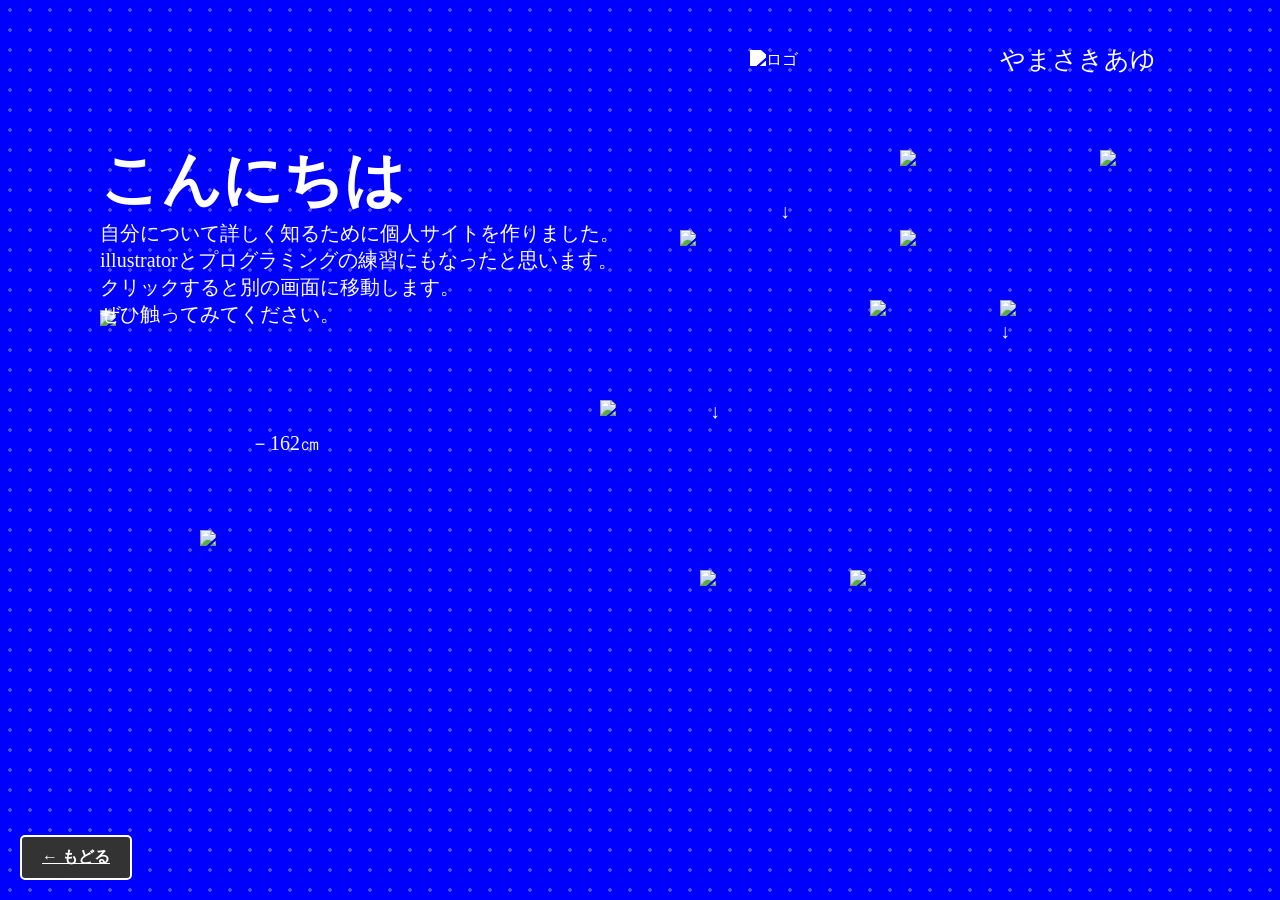
==== home.html @ 8000d3be "Add files via upload" ====
<!DOCTYPE html>
<html lang="ja">

<head>
  <meta charset="UTF-8">
  <title>My Site</title>
  <link rel="stylesheet" href="style.css">
</head>

<body class="home-page">
<a href="welcome.html" class="back-button">← もどる</a>
  <img class="logo" src="images/plain text.svg" alt="ロゴ">

  <img src="images/1.png" class="photo1">

  <img src="images/2.png" class="photo2">
  
  <img src="images/3.svg" class="photo3">

  <img src="images/4.png" class="photo4">

  <img src="images/5.png" class="photo5">

  <img src="images/6.png" class="photo6">
  
  <img src="images/7.svg" class="photo7">

  <img src="images/8.svg" class="photo8">

  <img src="images/9.svg" class="photo9">

  <img src="images/10.svg" class="photo10">

  <img src="images/11.svg" class="photo11">

  <img src="images/12.svg" class="photo12">
 
  <h1 class="title">こんにちは</h1>

  <p class="text">
    自分について詳しく知るために個人サイトを作りました。<br>
    illustratorとプログラミングの練習にもなったと思います。<br>
    クリックすると別の画面に移動します。<br>
    ぜひ触ってみてください。
  </p>

<p class="text1">－162㎝</p>

<p class="text2">↓</p>

<p class="text3">↓</p>

<p class="text4">↓</p>

<p class="text5">↓</p>

<p class="text6">やまさきあゆ</p]>

<div class="photo3" onclick="location.href='page2.html'">
    
  
<img src="images/3.svg" style="width: 100%; height: auto;">

</div>

<div class="photo8" onclick="location.href='page3.html'">

  <img src="images/8.svg" style="width: 100%; height: auto;">

</div>

<div class="photo7" onclick="location.href='page4.html'">

  <img src="images/7.svg" style="width: 100%; height: auto;">

</div>
<div class="photo9" onclick="location.href='page5.html'">

  <img src="images/9.svg" style="width: 100%; height: auto;">

</div>


<script src="script.js"></script>
</body>
</html>
---- style.css ----
body{
    margin:0;
    background:blue;
    display:flex;
    justify-content:center;
    align-items:center;
    height:100vh;
}

.logo{
    width: 500px;
    filter: brightness(0) invert(1);
    
    position: fixed;
    top: 50px;
    right: 30px;
}

.photo1{
  width: 300px;
  position: fixed;
  top: 310px;
  left: 100px;
}

.photo2{
  width: 2000px;
  position: fixed;
  top: -520px;
  left: -500px;
}

.photo3{
    width: 230px;
    position: fixed;
    top: 300px;
    left: 870px;
}

.photo4{
  width: 500px;
  position: fixed;
  top: 230px;
  left: 900px;
}

.photo5{
  width: 100px;
  position: fixed;
  top: 570px;
  left: 700px;
}

.photo6{
  width: 350px;
  position: fixed;
  top: 530px;
  left: 200px;
}

.photo7{
  width: 400px;
  position: fixed;
  top: 400px;
  left: 600px;
}

.photo8{
  width: 150px;
  position: fixed;
  top: 230px;
  left: 680px;
}

.photo9{
  width: 600px;
  position: fixed;
  top: 570px;
  left: 850px;
}

.photo10{
  width: 500px;
  position: fixed;
  top: 300px;
  left: 1000px;
}

.photo11{
  width: 500px;
  position: fixed;
  top: 150px;
  left: 900px;
}

.photo12{
  width: 500px;
  position: fixed;
  top: 150px;
  left: 1100px;
}

.title{
    color: white;
    font-size: 60px;
    position: fixed;
    top: 100px;
    left: 100px;
}

.text{
  color: white;
  font-size: 20px;

  position: fixed;
  top: 200px;
  left: 100px;
}

.text1{
color: white;
font-size: 20px;
position: fixed;
top: 410px;
left:250px;
}

.text2{
color: white;
font-size: 20px;
position: fixed;
top: 380px;
left:710px;
}
.text3{
color: white;
font-size: 20px;
position: fixed;
top: 300px;
left:1000px;
}

.text4{
color: white;
font-size: 20px;
position: fixed;
top: 180px;
left:780px;
}

.text5{
color: white;
font-size: 20px;
position: fixed;
top: 560px;
left:1350px;
}

.text6{
color: white;
font-size: 25px;
position: fixed;
top: 18px;
left:1000px;
}

.page2 {
    background: black;
}

.photo13{
  width: 1000px;
  position: fixed;
  top: 50px;
  left: 280px;
}

.photo14{
  width: 500px;
  position: fixed;
  top: 40px;
  left: -40px;
}
.photo15{
  width: 90px;
  position: fixed;
  top: 300px;
  left: 700px;
}
.photo16{
  width: 200px;
  position: fixed;
  top: 500px;
  left: 1100px;
}
.photo17{
  width: 300px;
  position: fixed;
  top: 70px;
  left: 1170px;
}
.page2-text {
    color: white;
    font-size: 20px;
    position: fixed;
    top: 300px;
    left: 50px;
}

.page2-text2 {
    color: white;
    font-size: 40px;
    position: fixed;
    top: 30px;
    left: 1180px;
}
.photo18{
  width: 1400px;
  position: fixed;
  top: -80px;
  left: 150px;
}
.photo19{
  width: 500px;
  position: fixed;
  top: 430px;
  left:-50px;
}
.page3-text {
    color: rgb(32, 32, 38);
    font-size: 30px;
    position: fixed;
    top: 550px;
    left: 340px;
}

.photo22{
  width: 1400px;
  position: fixed;
  top: -20px;
  left:100px;
}
.photo23{
  width: 400px;
  position: fixed;
  top: 400px;
  left:40px;
}

.page4-text {
    color: white;
    font-size: 20px;
    position: fixed;
    top: 580px;
    left: 300px;}

.photo20{
  width: 1580px;
  position: fixed;
  top: -40px;
  left:0px;
}    
.photo21{
  width: 1100px;
  position: fixed;
  top: 0px;
  left:400px;
}

.page5-text {
    color: white;
    font-size: 20px;
    position: fixed;
    top: 580px;
    left: 300px;}

.photo24{
  width: 700px;
  position: fixed;
  top:50px;
  left:580px;
}    

.photo25{
  width: 400px;
  position: fixed;
  top:300px;
  left:800px;
}    

.ticker {

  width: 100%;

  overflow: hidden;

  white-space: nowrap;

}

.ticker-text {

  display: inline-block;

  padding-left: 100%;

  animation: ticker 10s linear infinite;

  color: white;

  font-size: 30px;

}

@keyframes ticker{

  from {

    transform: translateX(0);

  }

  to {

    transform: translateX(-100%);

}
}
.ticker {

  width: 100%;
 overflow: hidden;

  white-space: nowrap;
position: relative;
  top: -310px
}

.ticker-text {

  display: inline-block;

  padding-left: 100%;

  animation: ticker 10s linear infinite;

  color: white;

  font-size: 50px;

  font-family:"Yu Gothic", sans-serif;
  position: relative;
  top: 0px;
z-index: 9999;}



@keyframes ticker {

  from {

    transform: translateX(0);

  }

  to {

    transform: translateX(-100%);

  }

}

@keyframes rainbow-flash {
  0% {
    filter: drop-shadow(0 0 15px red);
  }
  20% {
    filter: drop-shadow(0 0 15px yellow);
  }
  40% {
    filter: drop-shadow(0 0 15px green);
  }
  60% {
    filter: drop-shadow(0 0 15px cyan);
  }
  80% {
    filter: drop-shadow(0 0 15px blue);
  }
  100% {
    filter: drop-shadow(0 0 15px magenta);
  }
}

.rainbow-image {
  animation: rainbow-flash 2s linear infinite;
}

.back-button {
  position: fixed;
  bottom: 20px;
  left: 20px;
  z-index: 10000;
  padding: 10px 20px;
  background-color: #333;
  color: white;
  font-size: 16px;
  font-weight: bold;
  border: 2px solid white;
  border-radius: 5px;
  cursor: pointer;
}

.back-button:hover {
  background-color: white;
  color: black;
}

.home-page {
  background-image: radial-gradient(rgba(255, 255, 255, 0.3) 2px, transparent 2px);
  background-size: 20px 20px;
}

.welcome-body {
  background-color: #ffffff;
}

.star-link {
  display: inline-block;
  font-size: 150px;
  color: #000000;
  text-decoration: none;
  cursor: pointer;
  transition: transform 0.2s;
}

.star-link:hover {
  transform: scale(1.1);
}
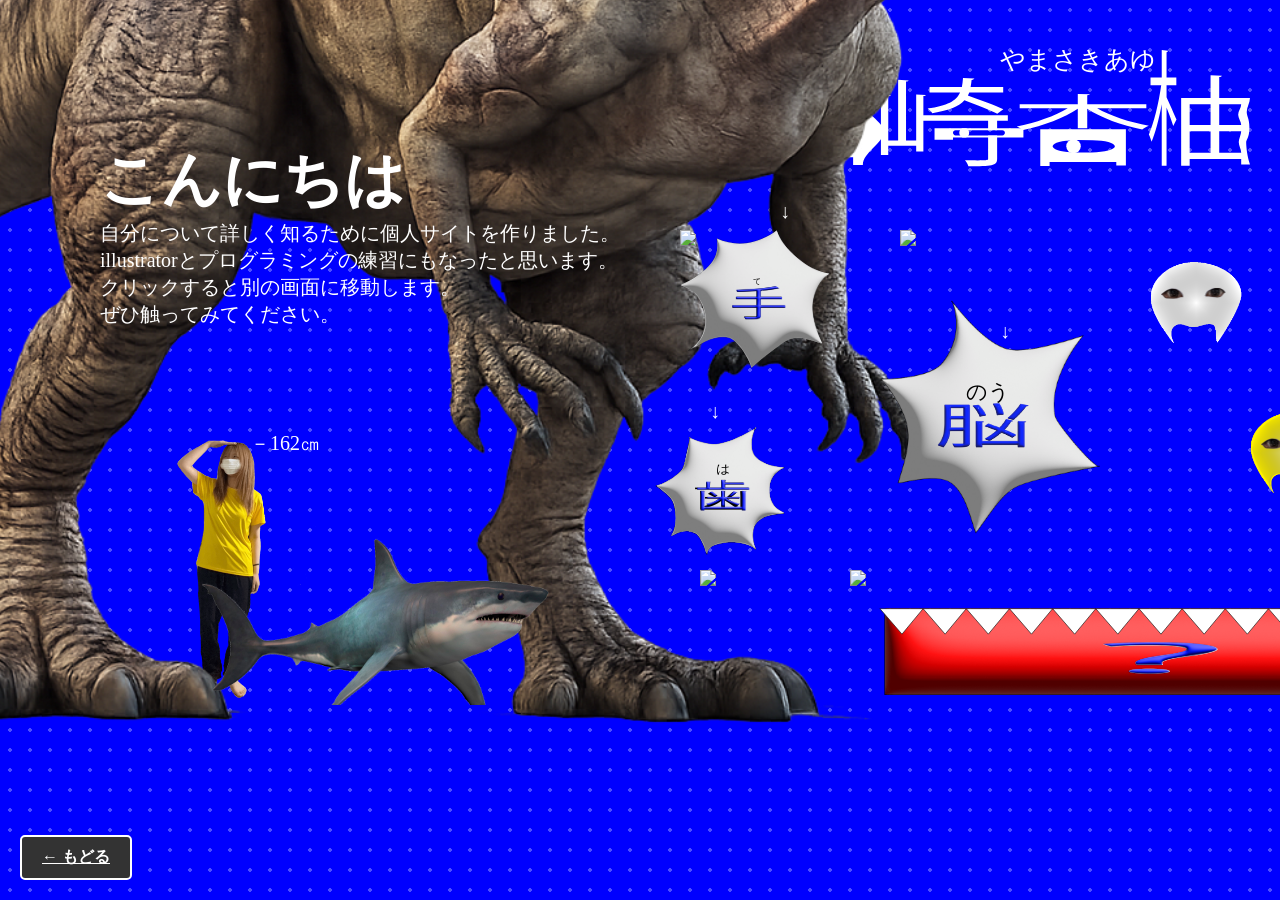
==== commit 5f6ea127: "Add files via upload" ====
--- a/home.html
+++ b/home.html
@@ -8,33 +8,21 @@
 </head>
 
 <body class="home-page">
-<a href="welcome.html" class="back-button">← もどる</a>
+<a href="index.html" class="back-button">← もどる</a>
   <img class="logo" src="images/plain text.svg" alt="ロゴ">
 
-  <img src="images/1.png" class="photo1">
-
-  <img src="images/2.png" class="photo2">
-  
-  <img src="images/3.svg" class="photo3">
-
-  <img src="images/4.png" class="photo4">
-
-  <img src="images/5.png" class="photo5">
-
-  <img src="images/6.png" class="photo6">
-  
-  <img src="images/7.svg" class="photo7">
-
-  <img src="images/8.svg" class="photo8">
-
-  <img src="images/9.svg" class="photo9">
-
-  <img src="images/10.svg" class="photo10">
-
-  <img src="images/11.svg" class="photo11">
-
-  <img src="images/12.svg" class="photo12">
- 
+  <img src="1.png" class="photo1">
+<img src="2.png" class="photo2">
+<img src="3.svg" class="photo3">
+<img src="4.png" class="photo4">
+<img src="5.png" class="photo5">
+<img src="6.png" class="photo6">
+<img src="7.svg" class="photo7">
+<img src="8.svg" class="photo8">
+<img src="9.svg" class="photo9">
+<img src="10.svg" class="photo10">
+<img src="11.svg" class="photo11">
+<img src="12.svg" class="photo12">
   <h1 class="title">こんにちは</h1>
 
   <p class="text">
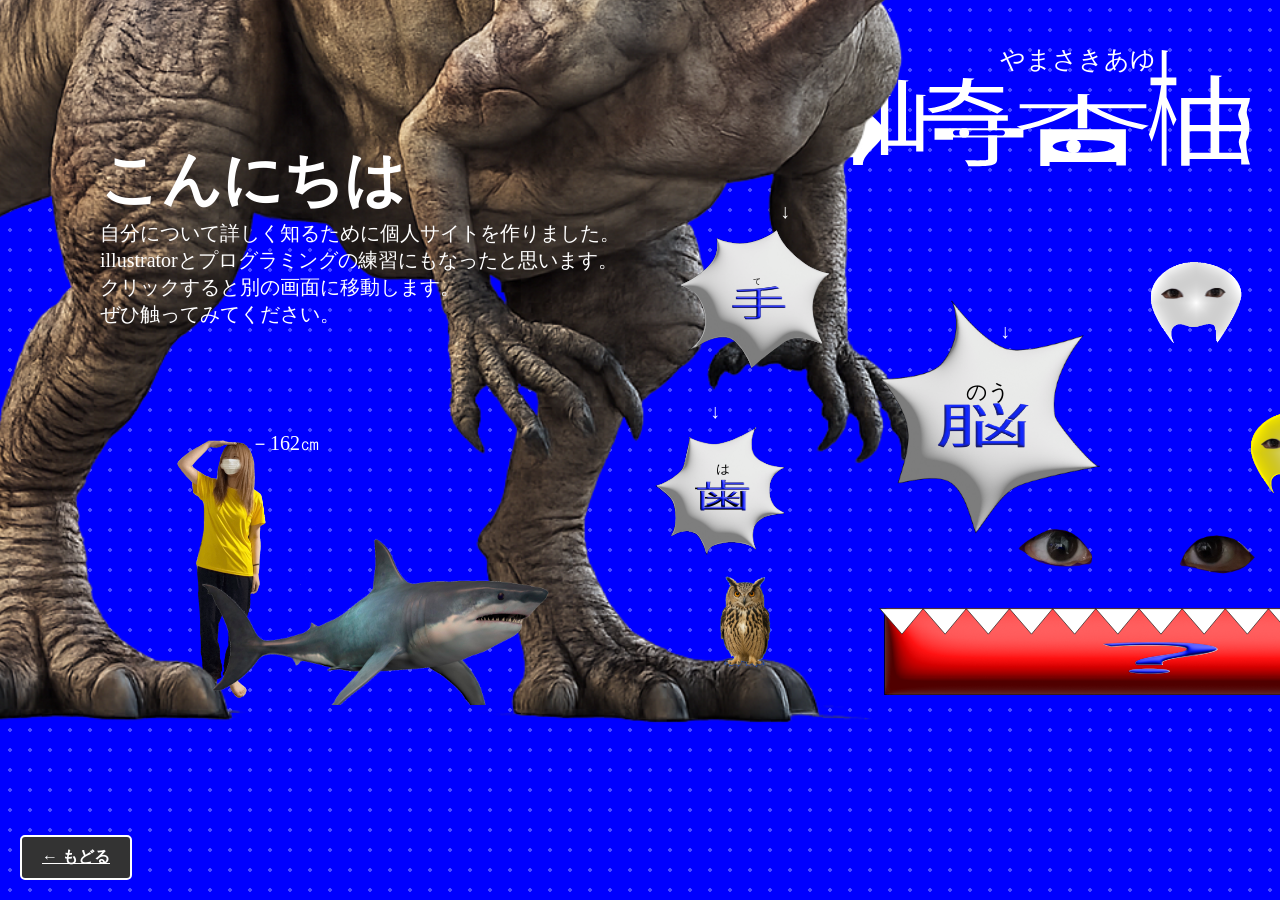
==== commit f53a115e: "Add files via upload" ====
--- a/home.html
+++ b/home.html
@@ -11,18 +11,18 @@
 <a href="index.html" class="back-button">← もどる</a>
   <img class="logo" src="images/plain text.svg" alt="ロゴ">
 
-  <img src="1.png" class="photo1">
-<img src="2.png" class="photo2">
-<img src="3.svg" class="photo3">
-<img src="4.png" class="photo4">
-<img src="5.png" class="photo5">
-<img src="6.png" class="photo6">
-<img src="7.svg" class="photo7">
-<img src="8.svg" class="photo8">
-<img src="9.svg" class="photo9">
-<img src="10.svg" class="photo10">
-<img src="11.svg" class="photo11">
-<img src="12.svg" class="photo12">
+  <img src="images/1.png" class="photo1">
+<img src="images/2.png" class="photo2">
+<img src="images/3.svg" class="photo3">
+<img src="images/4.png" class="photo4">
+<img src="images/5.png" class="photo5">
+<img src="images/6.png" class="photo6">
+<img src="images/7.svg" class="photo7">
+<img src="images/8.svg" class="photo8">
+<img src="images/9.svg" class="photo9">
+<img src="images/10.svg" class="photo10">
+<img src="images/11.svg" class="photo11">
+<img src="images/12.svg" class="photo12">
   <h1 class="title">こんにちは</h1>
 
   <p class="text">
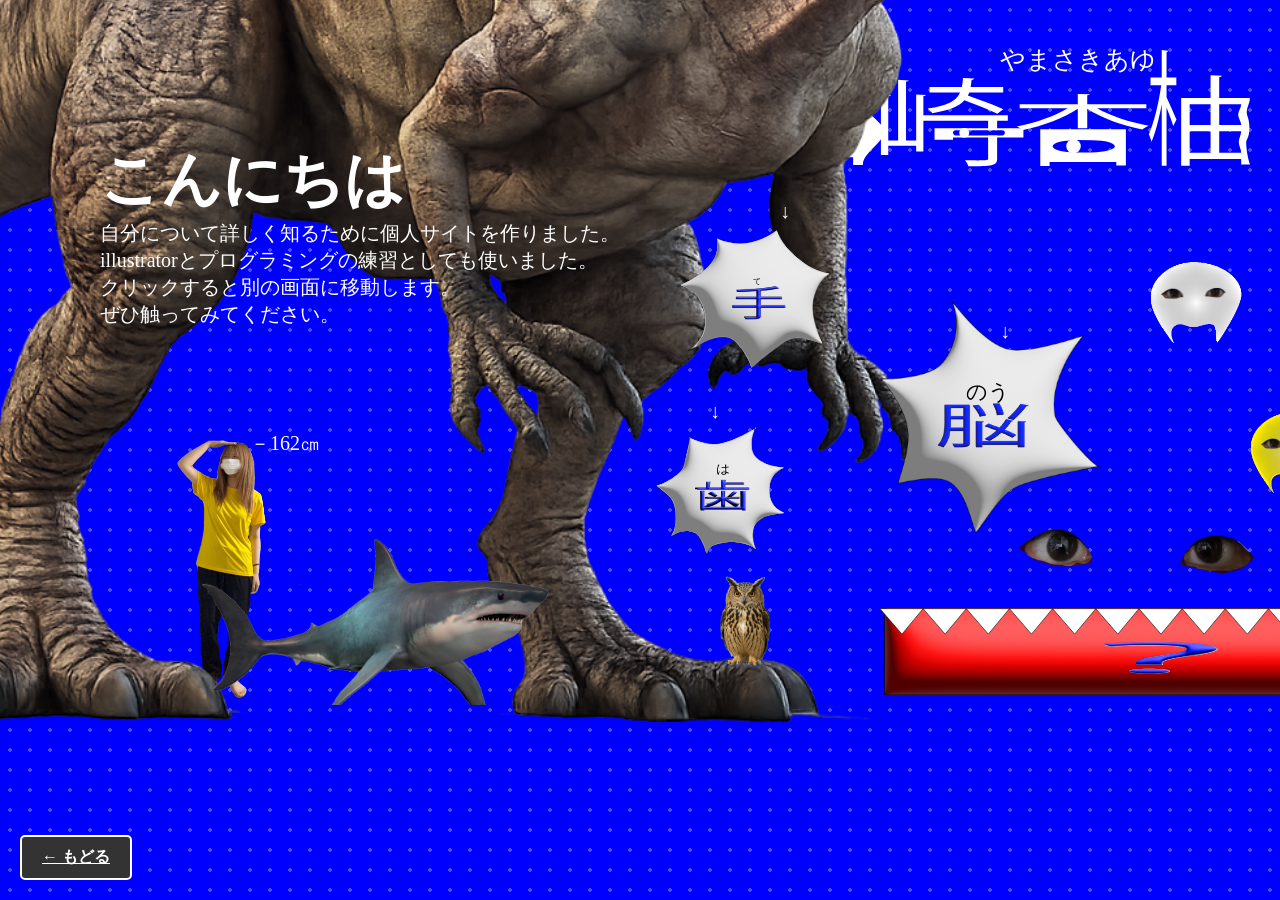
==== commit a9091f89: "Add files via upload" ====
--- a/home.html
+++ b/home.html
@@ -27,7 +27,7 @@
 
   <p class="text">
     自分について詳しく知るために個人サイトを作りました。<br>
-    illustratorとプログラミングの練習にもなったと思います。<br>
+    illustratorとプログラミングの練習としても使いました。<br>
     クリックすると別の画面に移動します。<br>
     ぜひ触ってみてください。
   </p>
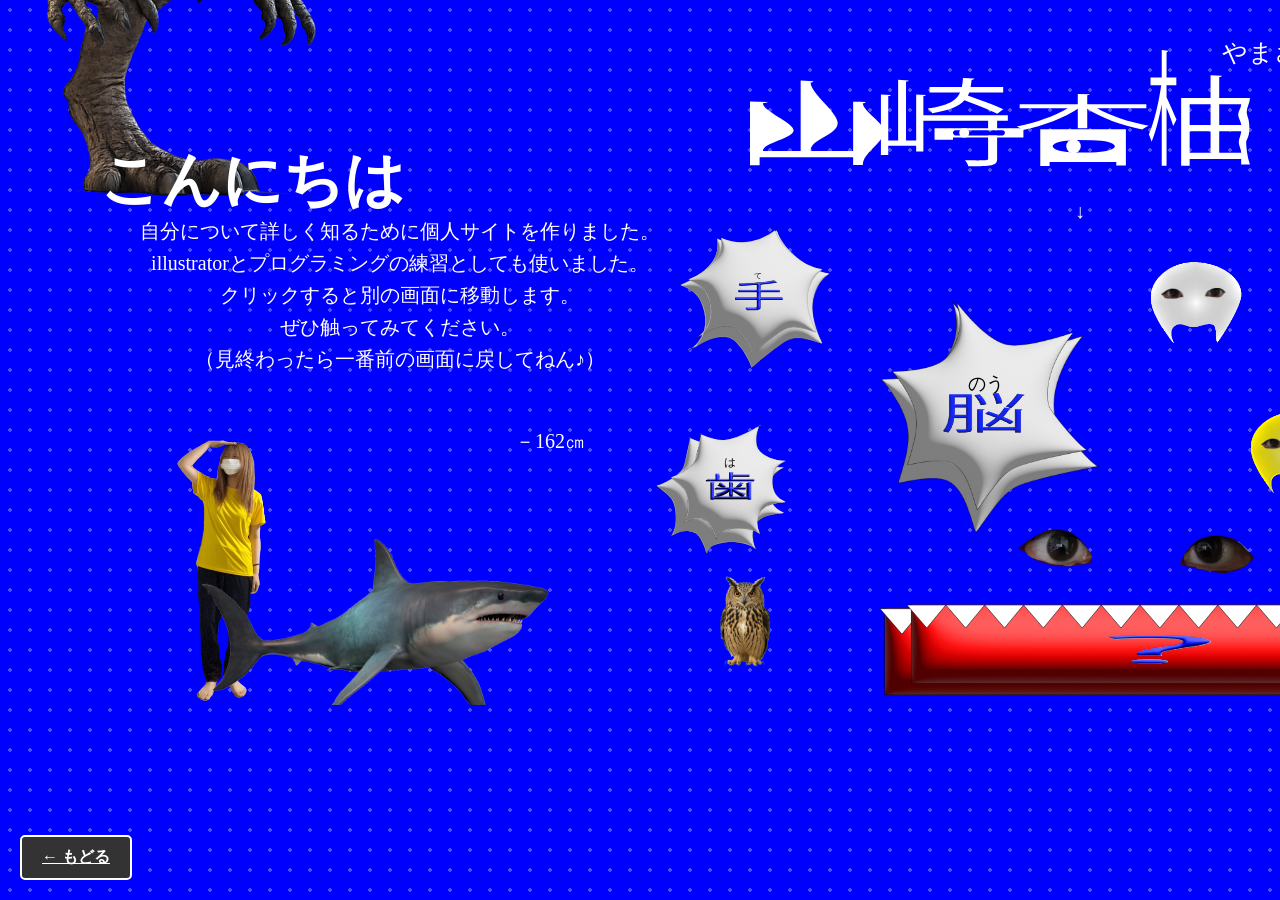
==== commit 27ec9d5c: "Add files via upload" ====
--- a/home.html
+++ b/home.html
@@ -2,6 +2,7 @@
 <html lang="ja">
 
 <head>
+  <meta name="viewport" content="width=device-width, initial-scale=1.0">
   <meta charset="UTF-8">
   <title>My Site</title>
   <link rel="stylesheet" href="style.css">
@@ -29,7 +30,8 @@
     自分について詳しく知るために個人サイトを作りました。<br>
     illustratorとプログラミングの練習としても使いました。<br>
     クリックすると別の画面に移動します。<br>
-    ぜひ触ってみてください。
+    ぜひ触ってみてください。<br>
+    （見終わったら一番前の画面に戻してねん♪）
   </p>
 
 <p class="text1">－162㎝</p>
--- a/style.css
+++ b/style.css
@@ -287,6 +287,13 @@
   top:300px;
   left:800px;
 }    
+.photo26{
+  width: 200px;
+  position: fixed;
+  top:0px;
+  left:1300px;
+}
+
 
 .ticker {
 
@@ -436,4 +443,54 @@
 
 .star-link:hover {
   transform: scale(1.1);
-}+}@media screen and (max-width: 768px) {
+
+  .star-link {
+    font-size: 25vw;
+  }
+
+  .ticker-text {
+    font-size: 5vw;
+  }
+
+  .ticker {
+    top: -10px;
+  }
+
+  .photo1, .photo2, .photo3, .photo4, .photo5, .photo6, 
+  .photo7, .photo8, .photo9, .photo10, .photo11, .photo12 {
+    max-width: 20vw;
+    height: auto;
+  }
+
+}
+
+body {
+  margin: 0;
+  padding: 0;
+  box-sizing: border-box;
+  min-height: 100vh;
+  display: flex;
+  flex-direction: column;
+  align-items: center;
+  justify-content: center;
+}
+
+
+img, 
+.photo1, .photo2, .photo3, .photo4, .photo5, .photo6,
+.photo7, .photo8, .photo9, .photo10, .photo11, .photo12, .photo26 {
+  max-width: 90% !important;
+  height: auto !important;
+  display: block;
+  margin: 0 auto;
+}
+
+p, .page6-text {
+  text-align: center;
+  width: 90%;
+  max-width: 600px;
+  margin: 15px auto;
+  line-height: 1.6;
+}
+
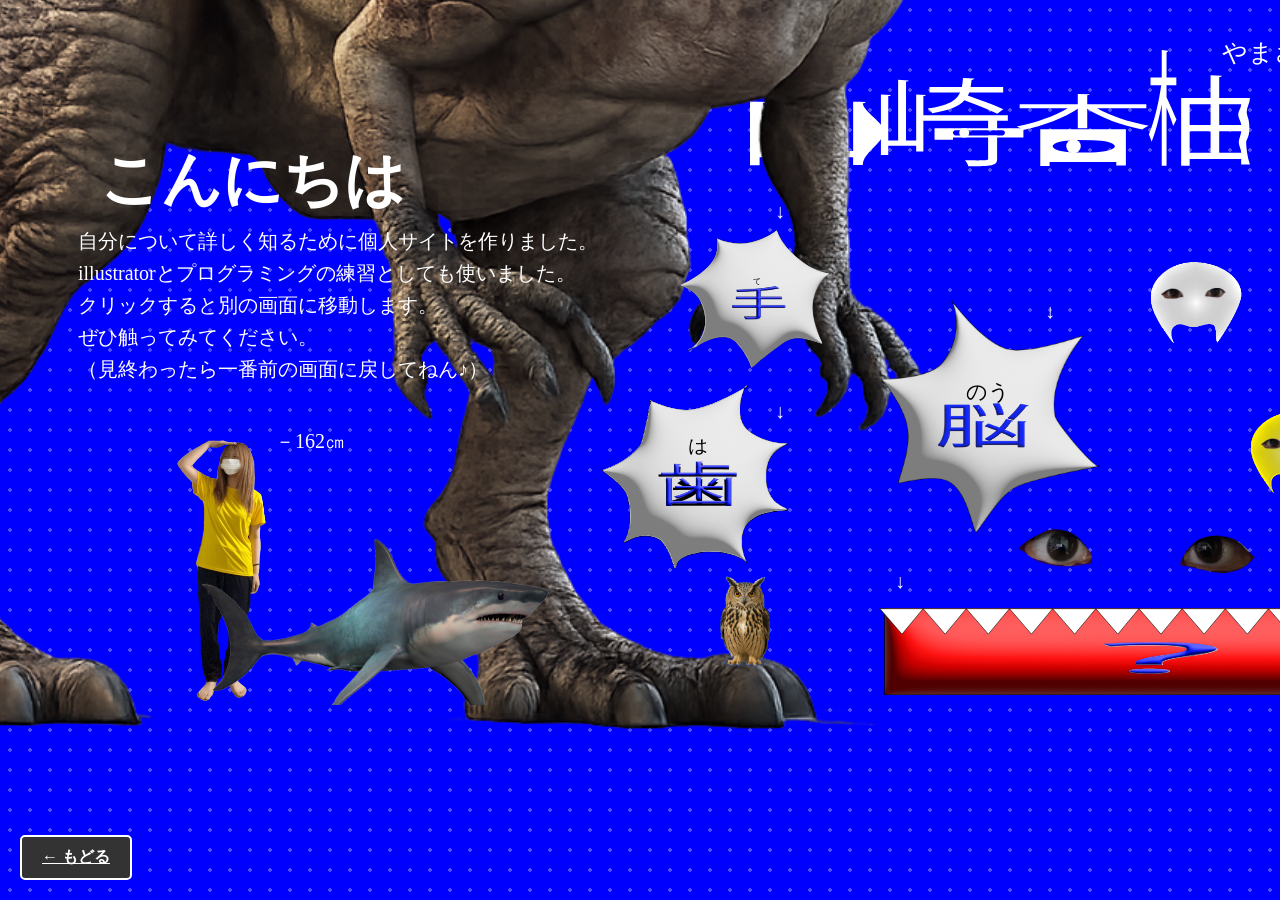
==== commit 02c1993f: "Add files via upload" ====
--- a/home.html
+++ b/home.html
@@ -15,7 +15,7 @@
   <img src="images/1.png" class="photo1">
 <img src="images/2.png" class="photo2">
 <img src="images/3.svg" class="photo3">
-<img src="images/4.png" class="photo4">
+<img src="images/4.png" class="photo4" onclick="this.src='images/27.png'">
 <img src="images/5.png" class="photo5">
 <img src="images/6.png" class="photo6">
 <img src="images/7.svg" class="photo7">
@@ -31,7 +31,7 @@
     illustratorとプログラミングの練習としても使いました。<br>
     クリックすると別の画面に移動します。<br>
     ぜひ触ってみてください。<br>
-    （見終わったら一番前の画面に戻してねん♪）
+    （見終わったら一番前の画面に戻してねん♪）<br>
   </p>
 
 <p class="text1">－162㎝</p>
@@ -49,27 +49,26 @@
 <div class="photo3" onclick="location.href='page2.html'">
     
   
-<img src="images/3.svg" style="width: 100%; height: auto;">
+<img src="images/3.svg" class="click-effect" style="width: 100%; height: auto;">
 
 </div>
 
 <div class="photo8" onclick="location.href='page3.html'">
 
-  <img src="images/8.svg" style="width: 100%; height: auto;">
+  <img src="images/8.svg" class="click-effect"style="width: 100%; height: auto;">
 
 </div>
 
 <div class="photo7" onclick="location.href='page4.html'">
 
-  <img src="images/7.svg" style="width: 100%; height: auto;">
+  <img src="images/7.svg" class="click-effect"style="width: 100%; height: auto;">
 
 </div>
 <div class="photo9" onclick="location.href='page5.html'">
 
-  <img src="images/9.svg" style="width: 100%; height: auto;">
+  <img src="images/9.svg" class="click-effect"style="width: 100%; height: auto;">
 
 </div>
-
 
 <script src="script.js"></script>
 </body>
--- a/style.css
+++ b/style.css
@@ -24,10 +24,10 @@
 }
 
 .photo2{
-  width: 2000px;
-  position: fixed;
-  top: -520px;
-  left: -500px;
+  width: 2300px;
+  position: fixed;
+  top:-700px;
+  left: -700px;
 }
 
 .photo3{
@@ -59,9 +59,9 @@
 }
 
 .photo7{
-  width: 400px;
-  position: fixed;
-  top: 400px;
+  width: 200px;
+  position: fixed;
+  top: 350px;
   left: 600px;
 }
 
@@ -113,8 +113,8 @@
   font-size: 20px;
 
   position: fixed;
-  top: 200px;
-  left: 100px;
+  top: 210px;
+  left: -50px;
 }
 
 .text1{
@@ -122,38 +122,38 @@
 font-size: 20px;
 position: fixed;
 top: 410px;
-left:250px;
+left:10px;
 }
 
 .text2{
 color: white;
 font-size: 20px;
 position: fixed;
-top: 380px;
-left:710px;
+top: 280px;
+left:750px;
 }
 .text3{
 color: white;
 font-size: 20px;
 position: fixed;
-top: 300px;
-left:1000px;
+top: 380px;
+left:480px;
 }
 
 .text4{
 color: white;
 font-size: 20px;
 position: fixed;
-top: 180px;
-left:780px;
+top:550px;
+left:600px;
 }
 
 .text5{
 color: white;
 font-size: 20px;
 position: fixed;
-top: 560px;
-left:1350px;
+top: 180px;
+left:480px;
 }
 
 .text6{
@@ -164,6 +164,7 @@
 left:1000px;
 }
 
+
 .page2 {
     background: black;
 }
@@ -204,15 +205,15 @@
     font-size: 20px;
     position: fixed;
     top: 300px;
-    left: 50px;
+    left: -50px;
 }
 
 .page2-text2 {
     color: white;
     font-size: 40px;
     position: fixed;
-    top: 30px;
-    left: 1180px;
+    top: 50px;
+    left: 960px;
 }
 .photo18{
   width: 1400px;
@@ -228,10 +229,10 @@
 }
 .page3-text {
     color: rgb(32, 32, 38);
-    font-size: 30px;
+    font-size: 25px;
     position: fixed;
     top: 550px;
-    left: 340px;
+    left: 180px;
 }
 
 .photo22{
@@ -247,13 +248,17 @@
   left:40px;
 }
 
+
 .page4-text {
     color: white;
-    font-size: 20px;
-    position: fixed;
-    top: 580px;
-    left: 300px;}
-
+    font-size: 15px;
+    position: fixed;
+    top: 600px;
+    left: 300px;
+    text-align: left;
+    width: 650px;
+    line-height: 1.5;
+}
 .photo20{
   width: 1580px;
   position: fixed;
@@ -477,14 +482,7 @@
 }
 
 
-img, 
-.photo1, .photo2, .photo3, .photo4, .photo5, .photo6,
-.photo7, .photo8, .photo9, .photo10, .photo11, .photo12, .photo26 {
-  max-width: 90% !important;
-  height: auto !important;
-  display: block;
-  margin: 0 auto;
-}
+
 
 p, .page6-text {
   text-align: center;
@@ -494,3 +492,83 @@
   line-height: 1.6;
 }
 
+@media (max-width: 768px) {
+  body {
+    transform: scale(0.35) !important;
+    transform-origin: top center !important;
+    width: 285vw !important;
+    height: 285vh !important;
+    overflow: hidden !important;
+  }
+}
+
+.home-page {
+  text-align: left !important;
+  align-items: flex-start !important;
+}
+
+.home-page .text{
+  text-align: left !important;
+  margin-left: 10% !important;
+  margin-right: auto !important;
+}
+click-effect {
+  transition: transform 0.1s ease;
+  cursor: pointer; 
+}
+
+.click-effect:active {
+  transform: scale(0.95);
+}
+
+.sound-text {
+    position: fixed;
+    top: 400px;
+    left: 300px;
+    color:black;
+    font-size: 30px;
+    cursor: pointer;
+    width: max-content;
+    font-family: "Hiragino Maru Gothic ProN", sans-serif;
+}
+
+.sound-text2 {
+    position: fixed;
+    top: 100px;
+    left: 500px;
+    color: rgb(0, 0, 0);
+    font-size: 30px;
+    cursor: pointer;
+    width: max-content;
+    font-family: "Hiragino Maru Gothic ProN", sans-serif;
+}
+.sound-text3{
+    position: fixed;
+    top: 100px;
+    left: 500px;
+    color: rgb(0, 0, 0);
+    font-size: 30px;
+    cursor: pointer;
+    width: max-content;
+    font-family: "Hiragino Maru Gothic ProN", sans-serif;
+}
+.sound-text4 {
+    position: fixed;
+    top: 100px;
+    left: 500px;
+    color: rgb(0, 0, 0);
+    font-size: 30px;
+    cursor: pointer;
+    width: max-content;
+    font-family: "Hiragino Maru Gothic ProN", sans-serif;
+}
+.sound-text5 {
+    position: fixed;
+    top: 100px;
+    left: 500px;
+    color: rgb(0, 0, 0);
+    font-size: 30px;
+    cursor: pointer;
+    width: max-content;
+    font-family: "Yu Gothic UI”, sans-serif;
+}
